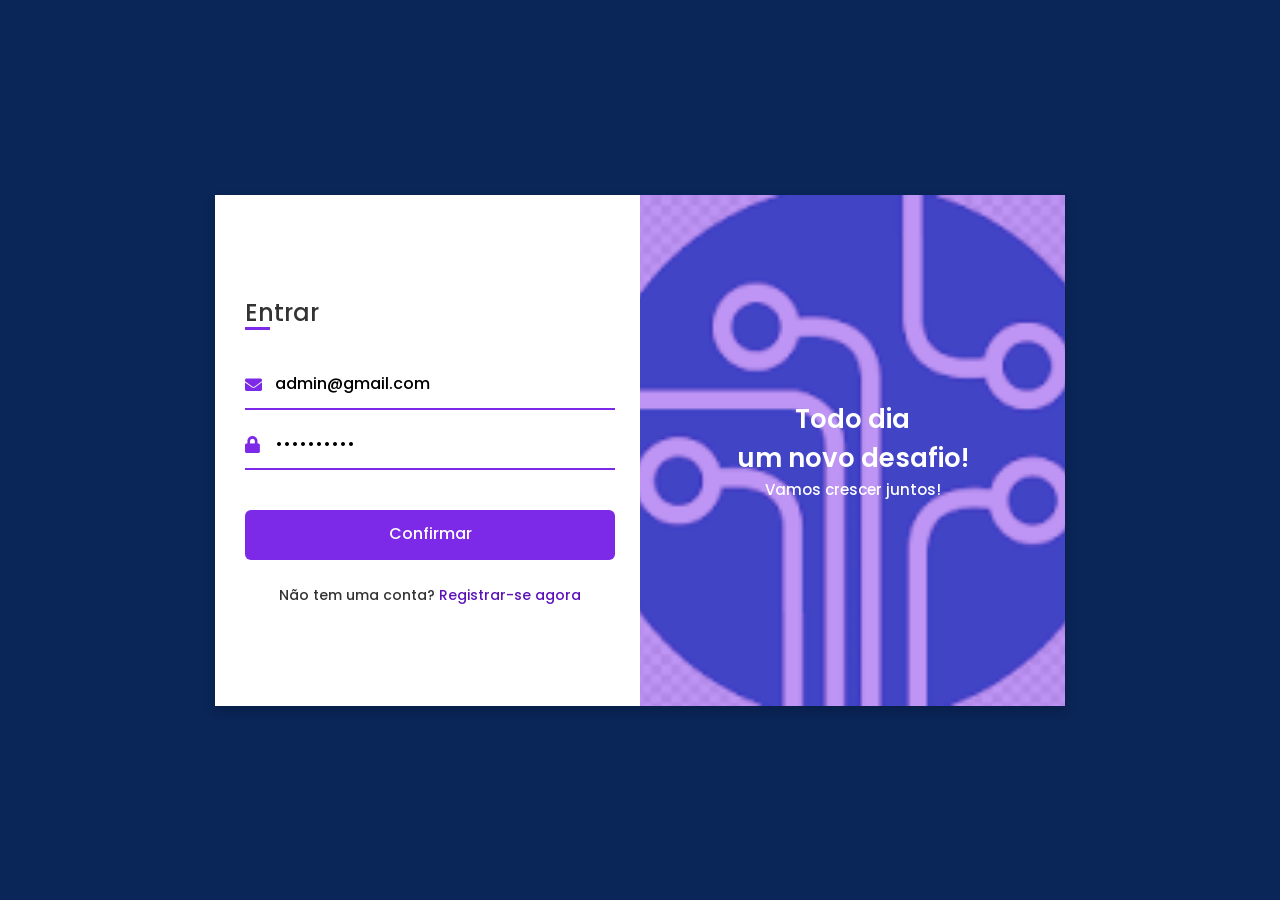
==== clientes.html @ 7b158953 "ok" ====
<!DOCTYPE html>
<html lang="pt-br" dir="ltr">

<head>
    <meta charset="UTF-8">
    <title>B2 System</title>
    <link rel="stylesheet" href="css/global.css">
    <link rel="stylesheet" href="css/loading.css">

    <!-- Boxicons CDN Link -->
    <link href='https://unpkg.com/boxicons@2.0.7/css/boxicons.min.css' rel='stylesheet'>
    <meta name="viewport" content="width=device-width, initial-scale=1.0">

    <!-- Icone -->
    <link rel="icon" type="image/png" sizes="16x16" href="images/favicon.png">
    <meta name="msapplication-TileColor" content="#ffffff">
    <meta name="theme-color" content="#ffffff">
</head>

<script src="js/login.js" defer async></script>

<body onload="validaSessao('clientes.html')">
    <div class="box-load">
        <div class="pre"></div>
        <div class="mensagem-loading">Carregando página, aguarde....</div>
    </div>

    <div class="content">
        <div class="sidebar">
            <div class="logo-details">
                <!-- <i class='bx bxl-c-plus-plus'></i> -->
                <i class='bx bx-analyse'></i>
                <span class="logo_name">
                    <img src="images/logo.png" alt="B2 System">
                </span>
            </div>
            <ul class="nav-links" id="menu"></ul>
        </div>
        <section class="home-section">
            <nav>
                <div class="sidebar-button">
                    <i class='bx bx-menu sidebarBtn'></i>
                    <span class="dashboard">Clientes</span>
                </div>
                <div class="profile-details">
                    <img src="images/profile.png" alt="">
                    <span class="admin_name">B2 System</span>
                    <i class='bx bx-chevron-down'></i>
                </div>
            </nav>

            <div class="home-content">
                <div class="overview-boxes"
                    style="display: flex; justify-content: center;align-items: center;width: 100%;">
                    <div class="box" style="width: 100%;background-color: aqua;">
                        <div class="right-side">
                            <div class="box-topic">Em desenvolvimento....</div>
                        </div>
                    </div>
                </div>
            </div>
        </section>
    </div>
    <script>
        let sidebar = document.querySelector(".sidebar");
        let sidebarBtn = document.querySelector(".sidebarBtn");
        sidebarBtn.onclick = function () {
            sidebar.classList.toggle("active");
            if (sidebar.classList.contains("active")) {
                sidebarBtn.classList.replace("bx-menu", "bx-menu-alt-right");
            } else {
                sidebarBtn.classList.replace("bx-menu-alt-right", "bx-menu");
            }
        }
    </script>

</body>

</html>
---- css/global.css ----
/* Googlefont Poppins CDN Link */

@import url('https://fonts.googleapis.com/css2?family=Poppins:wght@200;300;400;500;600;700&display=swap');
* {
    margin: 0;
    padding: 0;
    box-sizing: border-box;
    font-family: 'Poppins', sans-serif;
}

html, body {
    width: 100%;
    height: 100%;    
}

.content {    
    z-index: 0;
    display: block; 
    /* opacity: 0;    */
    
}

.sidebar {
    position: fixed;
    height: 100%;
    width: 240px;
    background: #0A2558;
    transition: all 0.5s ease;
}

.sidebar.active {
    width: 60px;
}

.sidebar .logo-details {
    height: 80px;
    display: flex;
    align-items: center;
}

.sidebar .logo-details i {
    font-size: 28px;
    font-weight: 500;
    color: #fff;
    min-width: 60px;
    text-align: center
}

.sidebar .logo-details .logo_name {
    color: #fff;
    font-size: 24px;
    font-weight: 500;
}

.sidebar .logo-details .logo_name img {
    border-radius: 50%;
    width:50px; 
    height:50px;
}

.sidebar .nav-links {
    margin-top: 10px;
}

.sidebar .nav-links li {
    position: relative;
    list-style: none;
    height: 50px;
}

.sidebar .nav-links li a {
    height: 100%;
    width: 100%;
    display: flex;
    align-items: center;
    text-decoration: none;
    transition: all 0.4s ease;
}

.sidebar .nav-links li a.active {
    background: #081D45;
}

.sidebar .nav-links li a:hover {
    background: #081D45;
}

.sidebar .nav-links li i {
    min-width: 60px;
    text-align: center;
    font-size: 18px;
    color: #fff;
}

.sidebar .nav-links li a .links_name {
    color: #fff;
    font-size: 15px;
    font-weight: 400;
    white-space: nowrap;
}

.sidebar .nav-links .log_out {
    position: absolute;
    bottom: 0;
    width: 100%;
}

.home-section {
    position: relative;
    background: #f5f5f5;
    min-height: 100vh;
    width: calc(100% - 240px);
    left: 240px;
    transition: all 0.5s ease;
}

.sidebar.active~.home-section {
    width: calc(100% - 60px);
    left: 60px;
}

.home-section nav {
    display: flex;
    justify-content: space-between;
    height: 80px;
    background: #fff;
    display: flex;
    align-items: center;
    position: fixed;
    width: calc(100% - 240px);
    left: 240px;
    z-index: 100;
    padding: 0 20px;
    box-shadow: 0 1px 1px rgba(0, 0, 0, 0.1);
    transition: all 0.5s ease;
}

.sidebar.active~.home-section nav {
    left: 60px;
    width: calc(100% - 60px);
}

.home-section nav .sidebar-button {
    display: flex;
    align-items: center;
    font-size: 24px;
    font-weight: 500;
}

nav .sidebar-button i {
    font-size: 35px;
    margin-right: 10px;
    cursor: pointer;
}

.home-section nav .search-box {
    position: relative;
    height: 50px;
    max-width: 550px;
    width: 100%;
    margin: 0 20px;
}

nav .search-box input {
    height: 100%;
    width: 100%;
    outline: none;
    background: #F5F6FA;
    border: 2px solid #EFEEF1;
    border-radius: 6px;
    font-size: 18px;
    padding: 0 15px;
}

nav .search-box .bx-search {
    position: absolute;
    height: 40px;
    width: 40px;
    background: #2697FF;
    right: 5px;
    top: 50%;
    transform: translateY(-50%);
    border-radius: 4px;
    line-height: 40px;
    text-align: center;
    color: #fff;
    font-size: 22px;
    transition: all 0.4 ease;
}

.home-section nav .profile-details {
    display: flex;
    align-items: center;
    background: #F5F6FA;
    border: 2px solid #EFEEF1;
    border-radius: 6px;
    height: 50px;
    min-width: 190px;
    padding: 0 15px 0 2px;
}

nav .profile-details img {
    height: 40px;
    width: 40px;
    border-radius: 6px;
    object-fit: cover;
}

nav .profile-details .admin_name {
    font-size: 15px;
    font-weight: 500;
    color: #333;
    margin: 0 10px;
    white-space: nowrap;
}

nav .profile-details i {
    font-size: 25px;
    color: #333;
}

.home-section .home-content {
    position: relative;
    padding-top: 104px;
}

.home-content .overview-boxes {
    display: flex;
    align-items: center;
    justify-content: space-between;
    flex-wrap: wrap;
    padding: 0 20px;
    margin-bottom: 26px;
}

.overview-boxes .box {
    display: flex;
    align-items: center;
    justify-content: center;
    width: calc(100% / 4 - 15px);
    background: #fff;
    padding: 15px 14px;
    border-radius: 12px;
    box-shadow: 0 5px 10px rgba(0, 0, 0, 0.1);
}

.overview-boxes .box-topic {
    font-size: 20px;
    font-weight: 500;
}

.home-content .box .number {
    display: inline-block;
    font-size: 35px;
    margin-top: -6px;
    font-weight: 500;
}

.home-content .box .indicator {
    display: flex;
    align-items: center;
}

.home-content .box .indicator i {
    height: 20px;
    width: 20px;
    background: #8FDACB;
    line-height: 20px;
    text-align: center;
    border-radius: 50%;
    color: #fff;
    font-size: 20px;
    margin-right: 5px;
}

.box .indicator i.down {
    background: #e87d88;
}

.home-content .box .indicator .text {
    font-size: 12px;
}

.home-content .box .cart {
    display: inline-block;
    font-size: 32px;
    height: 50px;
    width: 50px;
    background: #cce5ff;
    line-height: 50px;
    text-align: center;
    color: #66b0ff;
    border-radius: 12px;
    margin: -15px 0 0 6px;
}

.home-content .box .cart.two {
    color: #2BD47D;
    background: #C0F2D8;
}

.home-content .box .cart.three {
    color: #ffc233;
    background: #ffe8b3;
}

.home-content .box .cart.four {
    color: #e05260;
    background: #f7d4d7;
}

.home-content .total-order {
    font-size: 20px;
    font-weight: 500;
}

.home-content .sales-boxes {
    display: flex;
    justify-content: space-between;
    /* padding: 0 20px; */
}


/* left box */

.home-content .sales-boxes .recent-sales {
    width: 65%;
    background: #fff;
    padding: 20px 30px;
    margin: 0 20px;
    border-radius: 12px;
    box-shadow: 0 5px 10px rgba(0, 0, 0, 0.1);
}

.home-content .sales-boxes .sales-details {
    display: flex;
    align-items: center;
    justify-content: space-between;
}

.sales-boxes .box .title {
    font-size: 24px;
    font-weight: 500;
    /* margin-bottom: 10px; */
}

.sales-boxes .sales-details li.topic {
    font-size: 20px;
    font-weight: 500;
}

.sales-boxes .sales-details li {
    list-style: none;
    margin: 8px 0;
}

.sales-boxes .sales-details li a {
    font-size: 18px;
    color: #333;
    font-size: 400;
    text-decoration: none;
}

.sales-boxes .box .button {
    width: 100%;
    display: flex;
    justify-content: flex-end;
}

.sales-boxes .box .button a {
    color: #fff;
    background: #0A2558;
    padding: 4px 12px;
    font-size: 15px;
    font-weight: 400;
    border-radius: 4px;
    text-decoration: none;
    transition: all 0.3s ease;
}

.sales-boxes .box .button a:hover {
    background: #0d3073;
}


/* Right box */

.home-content .sales-boxes .top-sales {
    width: 35%;
    background: #fff;
    padding: 20px 30px;
    margin: 0 20px 0 0;
    border-radius: 12px;
    box-shadow: 0 5px 10px rgba(0, 0, 0, 0.1);
}

.sales-boxes .top-sales li {
    display: flex;
    align-items: center;
    justify-content: space-between;
    margin: 10px 0;
}

.sales-boxes .top-sales li a img {
    height: 40px;
    width: 40px;
    object-fit: cover;
    border-radius: 12px;
    margin-right: 10px;
    background: #333;
}

.sales-boxes .top-sales li a {
    display: flex;
    align-items: center;
    text-decoration: none;
}

.sales-boxes .top-sales li .product,
.price {
    font-size: 17px;
    font-weight: 400;
    color: #333;
}


/* Responsive Media Query */

@media (max-width: 1240px) {
    .sidebar {
        width: 60px;
    }
    .sidebar.active {
        width: 220px;
    }
    .home-section {
        width: calc(100% - 60px);
        left: 60px;
    }
    .sidebar.active~.home-section {
        /* width: calc(100% - 220px); */
        overflow: hidden;
        left: 220px;
    }
    .home-section nav {
        width: calc(100% - 60px);
        left: 60px;
    }
    .sidebar.active~.home-section nav {
        width: calc(100% - 220px);
        left: 220px;
    }
}

@media (max-width: 1150px) {
    .home-content .sales-boxes {
        flex-direction: column;
    }
    .home-content .sales-boxes .box {
        width: 100%;
        overflow-x: scroll;
        margin-bottom: 30px;
    }
    .home-content .sales-boxes .top-sales {
        margin: 0;
    }
}

@media (max-width: 1000px) {
    .overview-boxes .box {
        width: calc(100% / 2 - 15px);
        margin-bottom: 15px;
    }
}

@media (max-width: 700px) {
    nav .sidebar-button .dashboard,
    nav .profile-details .admin_name,
    nav .profile-details i {
        display: none;
    }
    .home-section nav .profile-details {
        height: 50px;
        min-width: 40px;
    }
    .home-content .sales-boxes .sales-details {
        width: 560px;
    }
}

@media (max-width: 550px) {
    .overview-boxes .box {
        width: 100%;
        margin-bottom: 15px;
    }
    .sidebar.active~.home-section nav .profile-details {
        display: none;
    }
}
---- css/loading.css ----
.box-load {
    position:absolute;
    opacity: 1;
    width: 87%;
    height:100%;
    background-color: #d9dee3;
    z-index: 1;
    display: flex;
    justify-content: center;
    align-items: center;
    gap: 15px;
    margin-left: 15rem;
}

.pre {
    /* https://gifer.com/en/gifs/load */
    width: 2.5rem;
    height: 2.5rem;
    background-image: url("https://associacaoaltosantana.vercel.app/images/loading.gif");
    background-position: center;
    background-size: contain; 
    border-radius: 50%;
    transition: all 2s ease linear;
    color: #cce5ff;
}

.mensagem-loading {
    color: black;
    font-size: 2.5rem;
}

.pre-0 {
    background-image: url("https://associacaoaltosantana.vercel.app/images/loading-0.gif");
}
.pre-1 {
    background-image: url("https://associacaoaltosantana.vercel.app/images/loading-1.gif");
}
.pre-2 {
    background-image: url("https://associacaoaltosantana.vercel.app/images/loading-2.gif");
}
.pre-3 {
    background-image: url("https://associacaoaltosantana.vercel.app/images/loading-3.gif");    
}
.pre-4 {
    background-image: url("https://associacaoaltosantana.vercel.app/images/loading-4.gif");
}
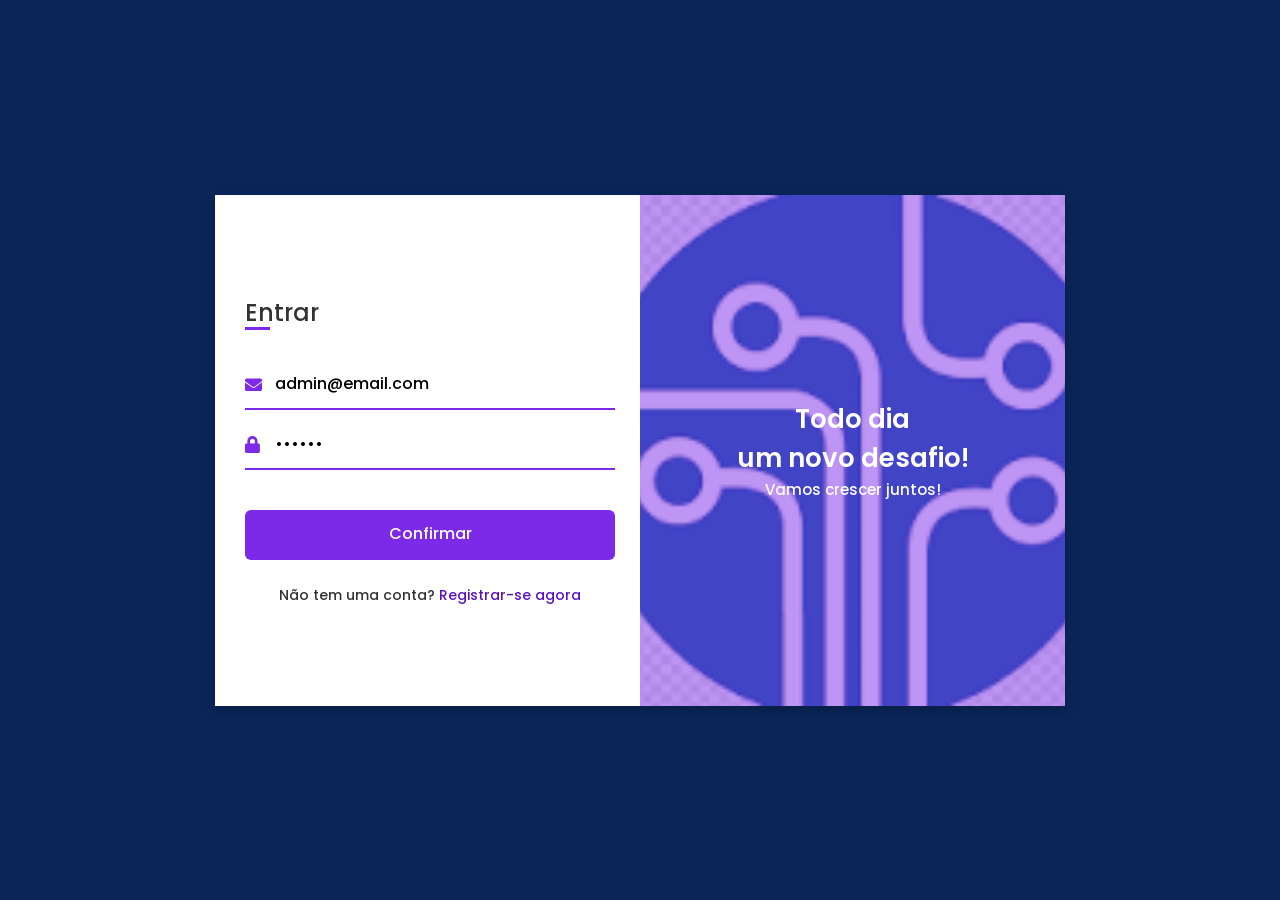
==== commit bfac4951: "ok" ====
--- a/clientes.html
+++ b/clientes.html
@@ -6,6 +6,8 @@
     <title>B2 System</title>
     <link rel="stylesheet" href="css/global.css">
     <link rel="stylesheet" href="css/loading.css">
+    <link rel="stylesheet" href="css/modal.css">
+    <link rel="stylesheet" href="css/consulta.css">
 
     <!-- Boxicons CDN Link -->
     <link href='https://unpkg.com/boxicons@2.0.7/css/boxicons.min.css' rel='stylesheet'>
@@ -15,11 +17,16 @@
     <link rel="icon" type="image/png" sizes="16x16" href="images/favicon.png">
     <meta name="msapplication-TileColor" content="#ffffff">
     <meta name="theme-color" content="#ffffff">
+
+    <!-- NOVO BOOTSTRAP -->
+    <link href="https://cdn.jsdelivr.net/npm/bootstrap@5.0.2/dist/css/bootstrap.min.css" rel="stylesheet"
+        integrity="sha384-EVSTQN3/azprG1Anm3QDgpJLIm9Nao0Yz1ztcQTwFspd3yD65VohhpuuCOmLASjC" crossorigin="anonymous">
+
 </head>
 
 <script src="js/login.js" defer async></script>
 
-<body onload="validaSessao('clientes.html')">
+<body onload="validaSessao('produtos.html'), executaConsulta()">
     <div class="box-load">
         <div class="pre"></div>
         <div class="mensagem-loading">Carregando página, aguarde....</div>
@@ -54,7 +61,130 @@
                     style="display: flex; justify-content: center;align-items: center;width: 100%;">
                     <div class="box" style="width: 100%;background-color: aqua;">
                         <div class="right-side">
-                            <div class="box-topic">Em desenvolvimento....</div>
+                            <div class="box-topic">Clientes</div>
+                            <div class=consulta>
+                                <div class="filtro-consulta">
+                                    <label for="filtroConsulta">Filtro:</label>
+                                    <div class="acoes-filtro">
+                                        <select name="filtroConsulta" id="filtroConsulta"
+                                            onChange="atualizaTipoConsulta()">
+                                            <option value="codigoConsulta" id="codigoConsulta" data-tipo="numerico"
+                                                selected>
+                                                Código
+                                            </option>
+                                            <option value="descricaoConsulta" id="descricaoConsulta" data-tipo="texto">
+                                                Descrição
+                                            </option>
+                                            <option value="dataCadastroConsulta" id="dataCadastroConsulta"
+                                                data-tipo="data">
+                                                Preço
+                                            </option>
+                                            <option value="dataCadastroConsulta" id="dataCadastroConsulta"
+                                                data-tipo="data">
+                                                Estoque
+                                            </option>
+                                        </select>
+                                    </div>
+                                    <select name="operadorConsulta" id="operadorConsulta"
+                                        onchange="atualizaCampoSegundoValor()">
+                                    </select>
+
+                                    <input type="text" id="campoValor1" value="1">
+                                    <input type="text" id="campoValor2" style="display: none;">
+
+                                    <button class="btn btn-primary" onclick="executaConsulta()">Consultar</button>
+                                </div>
+
+                                <div class="acoes-consulta">
+                                    <button class="btn btn-success" onclick="incluirCliente()">Incluir</button>
+                                </div>
+
+                                <table class="table table-striped table-hover table-bordered caption-top">
+                                    <caption class="table-info text-center bg-primary" style="color:aliceblue;font-size: 22px;">Clientes</caption>
+                                    <thead class="table-primary">
+                                        <th>Código</th>
+                                        <th>Nome</th>
+                                        <th>CPF</th>
+                                        <th>Cidade</th>
+                                        <th>Estado</th>
+                                        <th colspan="5" class="text-center">Ações</th>
+                                    </thead>
+                                    <tbody id="tabela-produtos">
+                                        <!-- SERA PREENCHIDO VIA JAVASCRIPT -->
+                                    </tbody>
+                                </table>
+
+                                <!-- MODAL INICIO -->
+                                <dialog class="modal">
+                                    <!-- Modal content -->
+                                    <div class="modal-content">
+                                        <section class="modal-header">
+                                            <h1 class="modal-title">Clientes</h1>
+                                            <button onclick="fecharModal()" class="btn-close">
+                                                <!-- <span class="close">&times;</span> -->
+                                                <span class="close">&times;</span>
+                                            </button>
+                                        </section>
+
+                                        <hr>
+
+                                        <!-- <form action=""> -->
+                                        <div class="form">
+                                            <input type="hidden" id="ACAO" value="ACAO_INCLUSAO">
+                                            <div class="campo">
+                                                <label for="codigo">Código:</label>
+                                                <input type="text" id="codigo" disabled size="10">
+                                            </div>
+                                            <div class="campo">
+                                                <label for="nome">Nome:</label>
+                                                <input type="text" id="nome" value="João">
+                                            </div>
+
+                                            <div class="campo">
+                                                <label for="cpf">CPF:</label>
+                                                <input type="text" id="cpf" value="">
+                                            </div>
+                                            <div class="campo">
+                                                <label for="endereco">Endereço:</label>
+                                                <input type="text" id="endereco" value="150">
+                                            </div>
+                                            <div class="campo">
+                                                <label for="numero">Número:</label>
+                                                <input type="text" id="numero" value="150">
+                                            </div>
+                                            <div class="campo">
+                                                <label for="complemento">Complem.:</label>
+                                                <input type="text" id="complemento" value="150">
+                                            </div>
+                                            <div class="campo">
+                                                <label for="bairro">Bairro:</label>
+                                                <input type="text" id="bairro" value="150">
+                                            </div>
+                                            <div class="campo">
+                                                <label for="cep">CEP:</label>
+                                                <input type="text" id="cep" value="150">
+                                            </div>
+                                            <div class="campo">
+                                                <label for="cidade">Cidade:</label>
+                                                <input type="text" id="cidade" value="150">
+                                            </div>
+
+                                            <div class="campo">
+                                                <label for="estado">Estado:</label>
+                                                <input type="text" id="estado" value="150">
+                                            </div>
+                                        </div>
+
+                                        <hr>
+
+                                        <div class="modal-footer">
+                                            <button class="btn btn-success" onclick="confirmarModal()">Confirmar</button>
+                                            <button class="btn btn-danger" onclick="fecharModal()">Fechar</button>
+                                        </div>
+                                    </div>
+                                </dialog>
+                                <!-- MODAL FIM -->
+                            </div>
                         </div>
                     </div>
                 </div>
@@ -74,6 +204,17 @@
         }
     </script>
 
+    <script src="https://cdn.jsdelivr.net/npm/bootstrap@5.0.2/dist/js/bootstrap.bundle.min.js"
+        integrity="sha384-MrcW6ZMFYlzcLA8Nl+NtUVF0sA7MsXsP1UyJoMp4YLEuNSfAP+JcXn/tWtIaxVXM"
+        crossorigin="anonymous"></script>
+
+    <script src="js/api.js"></script>
+    
+    <script src="js/cliente.js"></script>
+
+    <script src="js/consulta.js"></script>
+    <script src="js/global.js"></script>
+
 </body>
 
 </html>
--- a/css/modal.css
+++ b/css/modal.css
@@ -0,0 +1,189 @@
+:root {
+    --bg-modal: #0a2558;
+    /* --bg-modal: aqua; */
+    --color-modal: #000;
+}
+
+.modal {
+    display: none;
+    /* Hidden by default */
+    position: fixed;
+    /* Stay in place */
+    z-index: 1;
+    /* Sit on top */
+    /* padding-top: 100px; */
+    padding-top: 10%;
+    /* Location of the box */
+    left: 0;
+    top: 0;
+    width: 100%;
+    /* Full width */
+    height: 100%;
+    /* Full height */
+    overflow: auto;
+    /* Enable scroll if needed */
+    background-color: rgb(0, 0, 0);
+    /* Fallback color */
+    background-color: rgba(0, 0, 0, 0.4);
+    /* Black w/ opacity */
+}
+
+/* Modal Content */
+
+.modal-content {
+    background-color: #fefefe;
+    margin: auto;
+    padding: 30px;
+    border: 1px solid #888;
+    width: 80%;
+    border-radius: 10px;
+    display: flex;
+    flex-direction: column;
+    gap: 20px;
+}
+
+/* The Close Button */
+
+.close {
+    color: #aaaaaa;
+    float: right;
+    font-size: 28px;
+    font-weight: bold;
+}
+
+.close:hover,
+.close:focus {
+    color: #000;
+    text-decoration: none;
+    cursor: pointer;
+}
+
+/* NOVOS ESTILOS DE MODAL */
+
+.modal-title {
+    color: #fefefe;
+    font-size: 25px;
+    font-weight: bold;
+}
+
+/*--------------------------------------MODAL-HEADER---------------------------- */
+
+.modal-header {
+    text-align: right;
+    background: var(--bg-modal);
+    border-radius: 10px;
+    inset: inherit;
+    display: flex;
+    justify-content: space-between;
+    align-items: center;
+    padding: 10px;
+}
+
+/*------------------------------------MODAL-CONTENT------------------------------*/
+
+.modal-content {
+    display: flex;
+    flex-direction: column;
+    gap: 5px;
+}
+
+.modal-content .form {
+    padding: 10px;
+    background-color: var(--bg-modal);
+    border-radius: 10px;
+}
+
+.modal-content > .form > .campo {
+    padding: 5px;
+    display: flex;
+}
+
+.modal-content > .form > .campo label {
+    text-align: right;
+    min-width: 110px;
+    padding: 3px 10px;
+    color: #fefefe;
+}
+
+.modal-content > .form > .campo input {
+    padding: 3px 10px;
+    border: none;
+    border-radius: 7px;
+}
+
+.campo input {
+    border-radius: 7px;
+    border: 1px solid var(--bg-modal);
+}
+
+#codigo {
+    color: #fefefe;
+}
+
+/*---------------------FOOTER----------------------- */
+
+.modal-footer {
+    display: flex;
+    justify-content: flex-end;
+    gap: 10px;
+    padding: 15px;
+    border-radius: 7px;
+    border: 1px solid #fff;
+    background-color: var(--bg-modal);
+}
+
+/*-----------------------------BUTTONS-----------------------*/
+
+.btn {
+    padding: 6px 11px;
+    /* width: 90px; */
+    border: 1px solid #0a2558;
+    border-radius: 7px;
+    transition: all 0.4s ease-in-out;
+}
+
+.btn:hover {
+    cursor: pointer;
+    border: 1px solid #020f27;
+    background-color: var(--bg-modal);
+    border: 1px solid #fff;
+    color: #fff;
+}
+
+.btn-consulta {
+    transition: all 0.4s ease-in-out;
+}
+
+.btn-consulta:hover {
+    cursor: pointer;
+    border: 1px solid #fff;
+    background-color: var(--bg-modal);
+    color: #fefefe;
+}
+
+.btn-close {
+    text-align: right;
+    width: 20px;
+    height: 20px;
+    display: flex;
+    justify-content: center;
+    align-items: center;
+    padding: 15px;
+    border-radius: 7px;
+    border: 1px solid var(--bg-modal);
+    transition: all 0.4s ease-in-out;
+}
+
+.btn-close span {
+    color: #000;
+    font-weight: bold;
+}
+
+.btn-close:hover {
+    background-color: var(--bg-modal);
+    border: 1px solid #fff;
+}
+
+.btn-close span:hover {
+    color: #fff;
+}
--- a/css/consulta.css
+++ b/css/consulta.css
@@ -0,0 +1,68 @@
+.consulta {
+    display: flex;
+    flex-direction: column;
+    justify-content: space-between;
+    width: 100%;
+    padding: 20px;
+    gap: 10px;
+}
+
+.box-topic {
+    padding-left: 20px;
+}
+
+.filtro-consulta {
+    display: flex;
+    justify-content: flex-start;
+    align-items: center;
+    gap: 15px;
+    /* background-color: blueviolet; */
+}
+
+.acoes-filtro {
+    padding: 10px;
+}
+
+.acoes-filtro select,
+.acoes-filtro label {
+    padding: 5px;
+    border: none;
+}
+
+.acoes-filtro input {
+    padding: 3px;
+}
+
+#operadorConsulta,
+#campoValor1,
+#campoValor2 {
+    padding: 5px;
+}
+
+select,
+input {
+    border-radius: 7px;
+    border: 1px solid #0a2558;
+    /* box-shadow */
+    /* Deslocamento horizontal (x)
+       Deslocamento vertical (y)
+       Desfoque (blur)
+       Espalhamento (spread)
+       Cor
+    */
+    /* box-shadow: 2px 2px 5px rgba(0, 0, 0, 0.2); */
+    transition: all 0.4s ease-in-out;
+}
+
+select:hover,
+input:hover {
+    box-shadow: 2px 2px 5px #0a2558;
+}
+
+table {
+    background-color: aliceblue;
+}
+
+.right-side {
+    width: 100%;
+}
